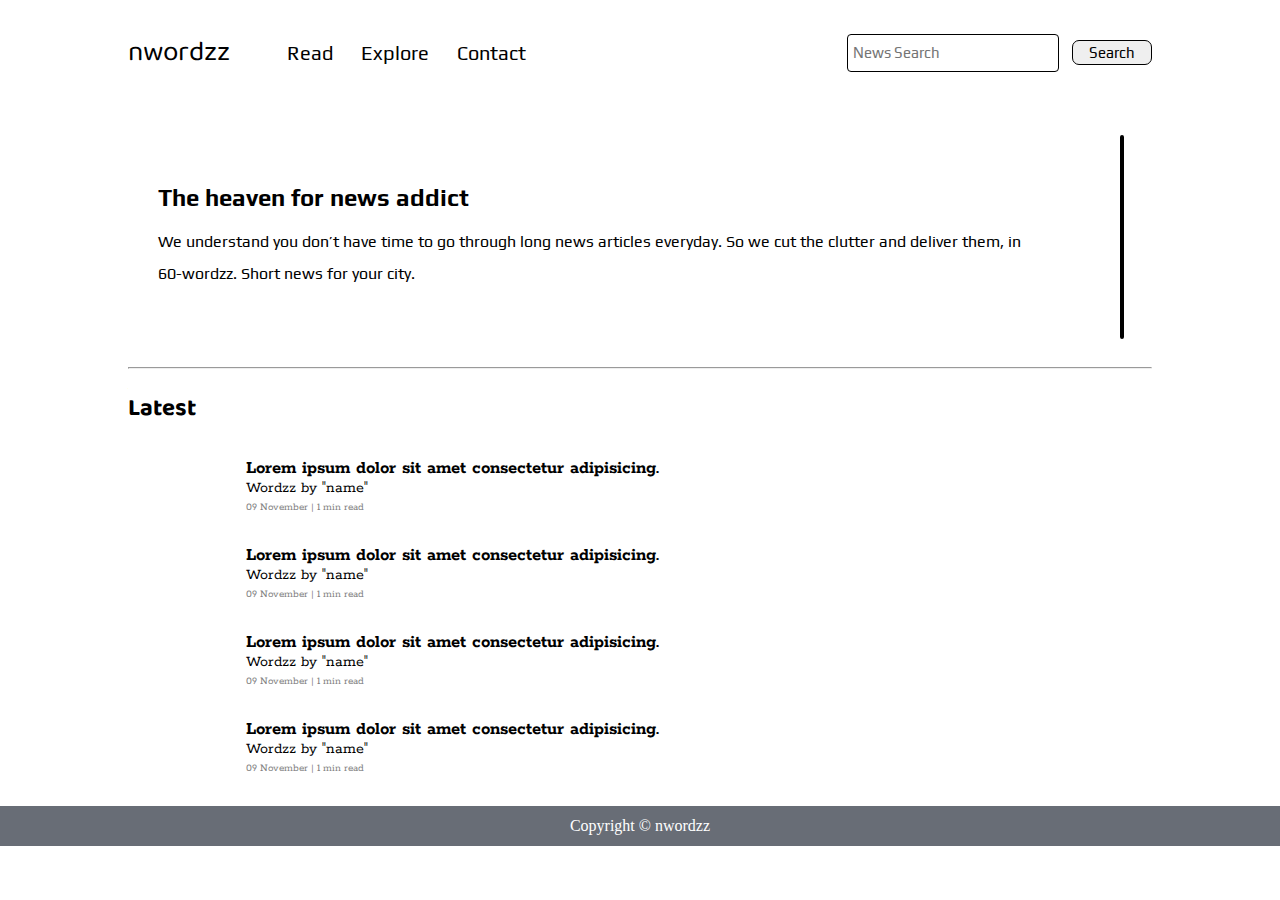
==== index.html @ bec0b279 "search button responsive" ====
<!DOCTYPE html>
<html lang="en">

<head>
    <meta charset="UTF-8">
    <meta name="viewport" content="width=device-width, initial-scale=1.0">
    <link rel="stylesheet" href="css/style.css">
    <link rel="stylesheet" href="css/utils.css">
    <link rel="stylesheet" href="css/mobile.css">
    <title>BLOG</title>
</head>

<body>
    <nav class="navigation max-width-1 m-auto">
        <div class="nav-left">

            <span>nwordzz</span>

            <ul>
                <li> <a href="/read.html">Read</a></li>
                <li> <a href="">Explore</a></li>
                <li> <a href="">Contact</a></li>
            </ul>
        </div>
        <div class="nav-right">
            <form action="/search.html" method="GET">
                <input type="text" class="form-input" name="query" placeholder="News Search">
                <button class="btn">Search</button>
            </form>
        </div>

    </nav>

    <div class="content max-width-1 m-auto">
        <div class="content-left">
            <h2>The heaven for news addict</h2>
            <p>
                We understand you don’t have time to go through long news articles everyday. So we cut the clutter and deliver them, in 60-wordzz. Short news for your city.
            </p>
        </div>


        <div class="content-right">
            <img src="image/readlanding.jpg" alt="">
        </div>

    </div>
    <div class="max-width-1 m-auto my-2">
        <hr>
    </div>

    <div class="home-news max-width-1 m-auto font1 my-2">
        <h2>Latest</h2>
        <div class="news">
            <div class="news-img">
                <img src="image/news1.jpg" alt="">
            </div>
            <div class="news-content font3 ">
                <a href="/read.html">
                    <h3>Lorem ipsum dolor sit amet consectetur adipisicing.</h3>
                </a>
                <div>Wordzz by "name"</div>
                <span>09 November | 1 min read</span>
            </div>


        </div>

        <div class="news">
            <div class="news-img">
                <img src="image/news2.jpg" alt="">
            </div>
            <div class="news-content font3 ">
                <a href="/read.html">
                    <h3>Lorem ipsum dolor sit amet consectetur adipisicing.</h3>
                </a>
                <div>Wordzz by "name"</div>
                <span>09 November | 1 min read</span>
            </div>


        </div>

        <div class="news">
            <div class="news-img">
                <img src="image/news3.jpg" alt="">
            </div>
            <div class="news-content font3 ">
                <a href="/read.html">
                    <h3>Lorem ipsum dolor sit amet consectetur adipisicing.</h3>
                </a>
                <div>Wordzz by "name"</div>
                <span>09 November | 1 min read</span>
            </div>


        </div>

        <div class="news">
            <div class="news-img">
                <img src="image/news4.jpg" alt="">
            </div>
            <div class="news-content font3 ">
                <a href="/read.html">
                    <h3>Lorem ipsum dolor sit amet consectetur adipisicing.</h3>
                </a>
                <div>Wordzz by "name"</div>
                <span>09 November | 1 min read</span>
            </div>


        </div>



    </div>

    <div class="footer  m-auto">
        <p>Copyright &copy nwordzz</p>
    </div>

</body>

</html>
---- css/style.css ----
* {
    margin: 0;
    padding: 0;
}

.navigation {
    font-family: var(--font1);
    margin-top: 30px !important;
    /* height:50px; */
    /* background-color: red; */
    display: flex;
    justify-content: space-between;
    align-items: center;
}

.nav-left {
    font-size: 28px;
    display: flex;
}

.nav-left ul {
    display: flex;
    font-size: 20px;
    align-items: center;
    margin: 0 43px;
}

.nav-left ul li {
    list-style: none;
    margin: 0 14px;
    font-family: var(--font2);
}

.nav-left ul li a {
    text-decoration: none;
    color: black;
}

.nav-left ul li a:hover {
    font-weight: bolder;
    color: var(--main-bg-color);
}

.nav-right .form-input {
    border: 1px solid black;
    height: 30px;
    width: 200px;
}

.nav-right button {
    border: 1px solid black;
    height: 25px;
    width: 80px;
  
}

.content{
    height: 100%;
    display: flex;
    margin-top: 32px !important;
    position: relative;
}

.content::after {
    content: "";
    background-image: url('../image/bgcontent.jpg');
    position: absolute;
    width: 100%;
    height: inherit;
    opacity: 0.15;
    background-position: center;
    border-radius: 15px;
}

.content-left {
    font-family: var(--font2);
    /* width: 50%; */
    display: flex;
    justify-content: center;
    flex-direction: column;
    padding: 30px;
}

.content-left h2 {
    margin-bottom: 15px;
}

.content-left p {
    margin-right: 30px;
    line-height: 2;
}

.content-right {
    /* width: 50%; */
    display: flex;
    justify-content: center;
    align-items: center;
    padding: 28px;
}

.content-right img {
    height: 200px;
    border: 2px solid black;
    border-radius: 200px;
}

.home-news {
    /* background-color: #f6f6f6; */
    padding-top: 20px;
}

.news {
    display: flex;
    margin: 30px;
}

.news img {
    width: 300px;
    border-radius: 10px;
}

.news-content {
    align-self: center;
    padding: 0px 88px;
}

.news-content a {
    text-decoration: none;
    color: black;
}

.news-content span {
    color: grey;
    font-size: 11px;
}

.footer {
    height: 40px;
    background-color: var(--main-bg-color);
    display: flex;
    justify-content: center;
    align-items: center;
    color: white;
}
---- css/utils.css ----
@import url('https://fonts.googleapis.com/css2?family=Baloo+2:wght@600&family=Play&display=swap');
@import url('https://fonts.googleapis.com/css2?family=Rokkitt&display=swap');




 :root {
    --main-bg-color: #686d76;
    --font1: 'Baloo 2', cursive;
    --font2: 'Play', sans-serif;
    --font3: 'Rokkitt', serif;
  }
 
  .font1{
      font-family: 'Baloo 2', cursive;

  }
  .font2{
      font-family: 'Play', sans-serif;

  }
  .font3{
    font-family:'Rokkitt', serif;

}



 .max-width-1{
     max-width: 80vw;
 }

 .max-width-2{
     max-width: 70vw;
 }

 .m-auto{
     margin: auto;
 }

 .btn{
    padding :0px 5px;
    font-size: 15px;
    border:2px solid black;
    border-radius: 7px;
    font-family: var(--font2);
    cursor :pointer;
    outline-style: none;
    transition:  all 0.3s ease-in-out;
}

.btn:hover{
    color: white;
    background-color: var(--main-bg-color);
}

.form-input{
    padding :3px 5px;
    font-size: 15px;
    border:2px solid black;
    border-radius: 4px;
    margin:0px 10px;
    font-family: var(--font2);
}
---- css/mobile.css ----
@media screen and (max-width:1030px){
    .navigation{
        flex-direction: column;
        margin-bottom: 30px;
    }
    .nav-left{
        flex-direction: column;
        text-align: center;
    }

    .nav-left ul{
        margin: 30px;
    }

   .content{
       flex-direction: column-reverse;
   }

   .content-right img{
       height: 140px;
   }

   .news{
       flex-direction: column;
       margin: 0px;
   }

   .news-img{
       text-align: center ;
   }

   .news-content{
       padding: 0px;
       margin-top: 10px;
       margin-bottom: 60px;
      
   }

   .read-box{
    flex-direction: column;
   }

    .read-img img{
        height: 240px;
        width: 361px

    }
}
  
   

@media screen and (max-width:393px){
  .nav-right form{
      margin:auto;
  }
  .nav-right form button{
    margin:12px;
}
}
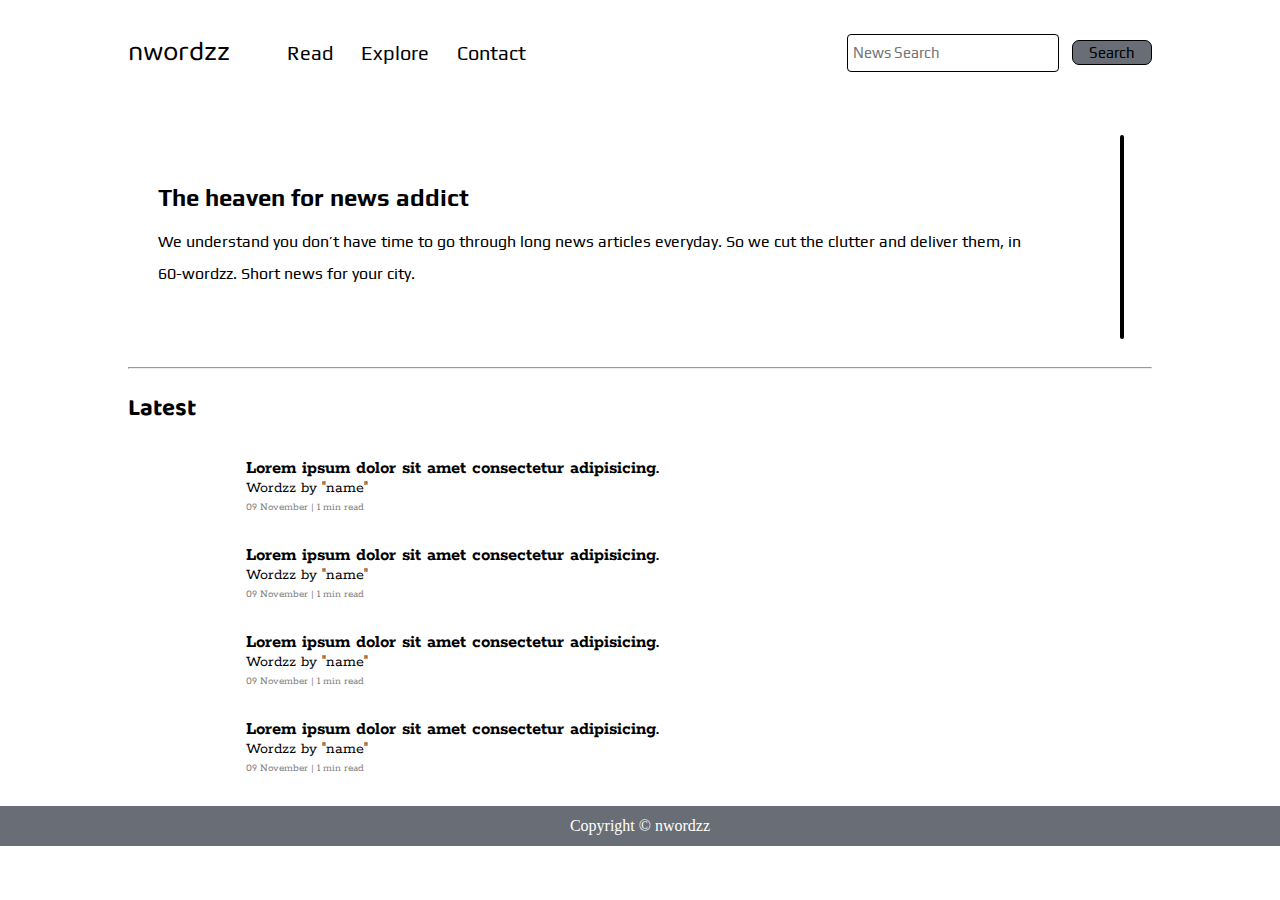
==== commit 5998e537: "explore page" ====
--- a/index.html
+++ b/index.html
@@ -7,6 +7,7 @@
     <link rel="stylesheet" href="css/style.css">
     <link rel="stylesheet" href="css/utils.css">
     <link rel="stylesheet" href="css/mobile.css">
+    <link rel="stylesheet" href="https://use.fontawesome.com/releases/v5.15.1/css/all.css" integrity="sha384-vp86vTRFVJgpjF9jiIGPEEqYqlDwgyBgEF109VFjmqGmIY/Y4HV4d3Gp2irVfcrp" crossorigin="anonymous">
     <title>BLOG</title>
 </head>
 
@@ -14,11 +15,11 @@
     <nav class="navigation max-width-1 m-auto">
         <div class="nav-left">
 
-            <span>nwordzz</span>
+            <span><a href="index.html">nwordzz</a></span>
 
             <ul>
-                <li> <a href="/read.html">Read</a></li>
-                <li> <a href="">Explore</a></li>
+                <li> <a href="read.html">Read</a></li>
+                <li> <a href="explore.html">Explore</a></li>
                 <li> <a href="">Contact</a></li>
             </ul>
         </div>
@@ -56,7 +57,7 @@
                 <img src="image/news1.jpg" alt="">
             </div>
             <div class="news-content font3 ">
-                <a href="/read.html">
+                <a href="read.html">
                     <h3>Lorem ipsum dolor sit amet consectetur adipisicing.</h3>
                 </a>
                 <div>Wordzz by "name"</div>
@@ -71,7 +72,7 @@
                 <img src="image/news2.jpg" alt="">
             </div>
             <div class="news-content font3 ">
-                <a href="/read.html">
+                <a href="newspost.html">
                     <h3>Lorem ipsum dolor sit amet consectetur adipisicing.</h3>
                 </a>
                 <div>Wordzz by "name"</div>
@@ -86,7 +87,7 @@
                 <img src="image/news3.jpg" alt="">
             </div>
             <div class="news-content font3 ">
-                <a href="/read.html">
+                <a href="newspost.html">
                     <h3>Lorem ipsum dolor sit amet consectetur adipisicing.</h3>
                 </a>
                 <div>Wordzz by "name"</div>
@@ -101,7 +102,7 @@
                 <img src="image/news4.jpg" alt="">
             </div>
             <div class="news-content font3 ">
-                <a href="/read.html">
+                <a href="newspost.html">
                     <h3>Lorem ipsum dolor sit amet consectetur adipisicing.</h3>
                 </a>
                 <div>Wordzz by "name"</div>
--- a/css/style.css
+++ b/css/style.css
@@ -16,6 +16,11 @@
 .nav-left {
     font-size: 28px;
     display: flex;
+}
+
+.nav-left span a {
+    text-decoration: none;
+    color: black;
 }
 
 .nav-left ul {
@@ -51,10 +56,10 @@
     border: 1px solid black;
     height: 25px;
     width: 80px;
-  
+    background-color: var(--main-bg-color);
 }
 
-.content{
+.content {
     height: 100%;
     display: flex;
     margin-top: 32px !important;
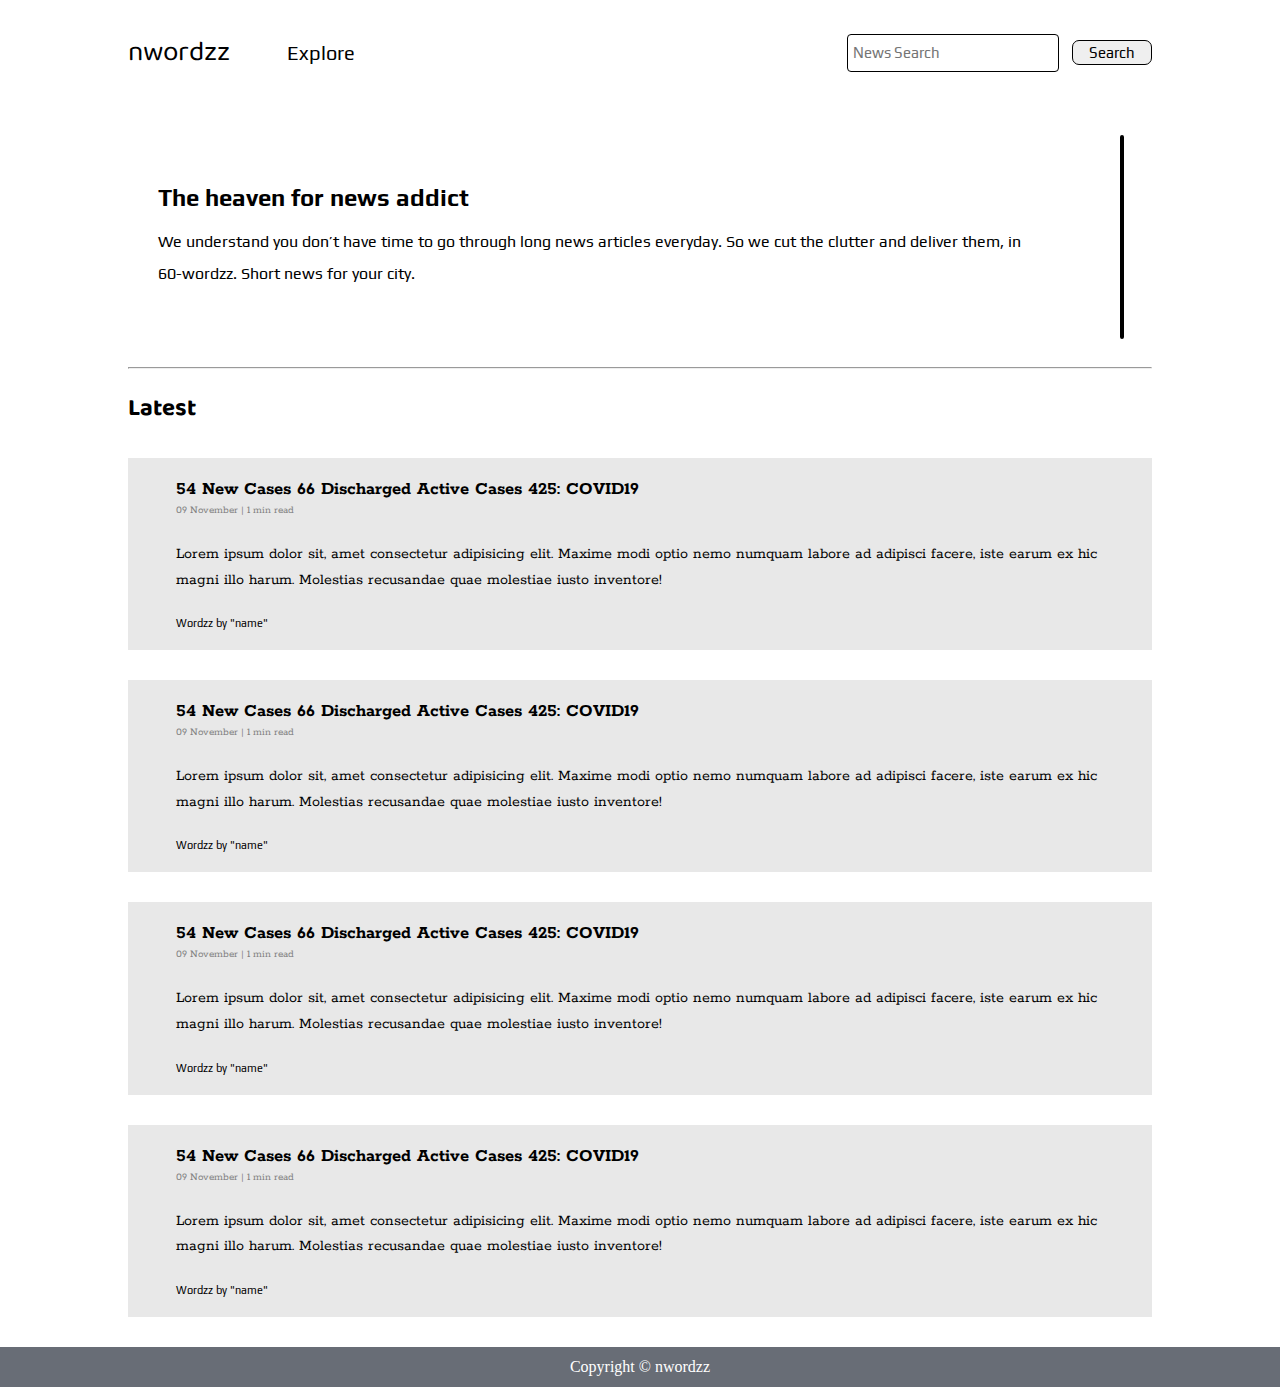
==== commit a0177e3d: "update" ====
--- a/index.html
+++ b/index.html
@@ -7,7 +7,8 @@
     <link rel="stylesheet" href="css/style.css">
     <link rel="stylesheet" href="css/utils.css">
     <link rel="stylesheet" href="css/mobile.css">
-    <link rel="stylesheet" href="https://use.fontawesome.com/releases/v5.15.1/css/all.css" integrity="sha384-vp86vTRFVJgpjF9jiIGPEEqYqlDwgyBgEF109VFjmqGmIY/Y4HV4d3Gp2irVfcrp" crossorigin="anonymous">
+    <link rel="stylesheet" href="https://use.fontawesome.com/releases/v5.15.1/css/all.css"
+        integrity="sha384-vp86vTRFVJgpjF9jiIGPEEqYqlDwgyBgEF109VFjmqGmIY/Y4HV4d3Gp2irVfcrp" crossorigin="anonymous">
     <title>BLOG</title>
 </head>
 
@@ -18,9 +19,7 @@
             <span><a href="index.html">nwordzz</a></span>
 
             <ul>
-                <li> <a href="read.html">Read</a></li>
                 <li> <a href="explore.html">Explore</a></li>
-                <li> <a href="">Contact</a></li>
             </ul>
         </div>
         <div class="nav-right">
@@ -36,7 +35,8 @@
         <div class="content-left">
             <h2>The heaven for news addict</h2>
             <p>
-                We understand you don’t have time to go through long news articles everyday. So we cut the clutter and deliver them, in 60-wordzz. Short news for your city.
+                We understand you don’t have time to go through long news articles everyday. So we cut the clutter and
+                deliver them, in 60-wordzz. Short news for your city.
             </p>
         </div>
 
@@ -57,14 +57,16 @@
                 <img src="image/news1.jpg" alt="">
             </div>
             <div class="news-content font3 ">
-                <a href="read.html">
-                    <h3>Lorem ipsum dolor sit amet consectetur adipisicing.</h3>
+                <a href="https://twitter.com/allaboutbelgaum/status/1326873622028324865">
+                    <h3>54 New Cases 66 Discharged Active Cases 425: COVID19</h3>
                 </a>
-                <div>Wordzz by "name"</div>
+
                 <span>09 November | 1 min read</span>
+                <p>Lorem ipsum dolor sit, amet consectetur adipisicing elit. Maxime modi optio nemo numquam labore ad
+                    adipisci facere, iste earum ex hic magni illo harum. Molestias recusandae quae molestiae iusto
+                    inventore!</p>
+                <div class="writer-name">Wordzz by "name"</div>
             </div>
-
-
         </div>
 
         <div class="news">
@@ -72,14 +74,16 @@
                 <img src="image/news2.jpg" alt="">
             </div>
             <div class="news-content font3 ">
-                <a href="newspost.html">
-                    <h3>Lorem ipsum dolor sit amet consectetur adipisicing.</h3>
+                <a href="https://twitter.com/allaboutbelgaum/status/1326873622028324865">
+                    <h3>54 New Cases 66 Discharged Active Cases 425: COVID19</h3>
                 </a>
-                <div>Wordzz by "name"</div>
+
                 <span>09 November | 1 min read</span>
+                <p>Lorem ipsum dolor sit, amet consectetur adipisicing elit. Maxime modi optio nemo numquam labore ad
+                    adipisci facere, iste earum ex hic magni illo harum. Molestias recusandae quae molestiae iusto
+                    inventore!</p>
+                <div class="writer-name">Wordzz by "name"</div>
             </div>
-
-
         </div>
 
         <div class="news">
@@ -87,14 +91,16 @@
                 <img src="image/news3.jpg" alt="">
             </div>
             <div class="news-content font3 ">
-                <a href="newspost.html">
-                    <h3>Lorem ipsum dolor sit amet consectetur adipisicing.</h3>
+                <a href="https://twitter.com/allaboutbelgaum/status/1326873622028324865">
+                    <h3>54 New Cases 66 Discharged Active Cases 425: COVID19</h3>
                 </a>
-                <div>Wordzz by "name"</div>
+
                 <span>09 November | 1 min read</span>
+                <p>Lorem ipsum dolor sit, amet consectetur adipisicing elit. Maxime modi optio nemo numquam labore ad
+                    adipisci facere, iste earum ex hic magni illo harum. Molestias recusandae quae molestiae iusto
+                    inventore!</p>
+                <div class="writer-name">Wordzz by "name"</div>
             </div>
-
-
         </div>
 
         <div class="news">
@@ -102,15 +108,23 @@
                 <img src="image/news4.jpg" alt="">
             </div>
             <div class="news-content font3 ">
-                <a href="newspost.html">
-                    <h3>Lorem ipsum dolor sit amet consectetur adipisicing.</h3>
+                <a href="https://twitter.com/allaboutbelgaum/status/1326873622028324865">
+                    <h3>54 New Cases 66 Discharged Active Cases 425: COVID19</h3>
                 </a>
-                <div>Wordzz by "name"</div>
+
                 <span>09 November | 1 min read</span>
+                <p>Lorem ipsum dolor sit, amet consectetur adipisicing elit. Maxime modi optio nemo numquam labore ad
+                    adipisci facere, iste earum ex hic magni illo harum. Molestias recusandae quae molestiae iusto
+                    inventore!</p>
+                <div class="writer-name">Wordzz by "name"</div>
             </div>
+        </div>
 
 
-        </div>
+
+
+
+
 
 
 
--- a/css/style.css
+++ b/css/style.css
@@ -56,7 +56,7 @@
     border: 1px solid black;
     height: 25px;
     width: 80px;
-    background-color: var(--main-bg-color);
+  
 }
 
 .content {
@@ -79,7 +79,7 @@
 
 .content-left {
     font-family: var(--font2);
-    /* width: 50%; */
+    
     display: flex;
     justify-content: center;
     flex-direction: column;
@@ -96,7 +96,7 @@
 }
 
 .content-right {
-    /* width: 50%; */
+  
     display: flex;
     justify-content: center;
     align-items: center;
@@ -110,13 +110,17 @@
 }
 
 .home-news {
-    /* background-color: #f6f6f6; */
+  
     padding-top: 20px;
 }
 
 .news {
     display: flex;
-    margin: 30px;
+    margin: 30px 0;
+    background: #e8e8e8;
+    padding: 21px 12px;
+    
+  
 }
 
 .news img {
@@ -125,8 +129,8 @@
 }
 
 .news-content {
-    align-self: center;
-    padding: 0px 88px;
+  
+    padding: 0px 36px;
 }
 
 .news-content a {
@@ -134,9 +138,20 @@
     color: black;
 }
 
+.news-content .writer-name{
+    font-family: var(--font2);
+    font-size: 11px;
+}
+
 .news-content span {
     color: grey;
     font-size: 11px;
+}
+
+.news-content p{
+    padding: 24px 0;
+    line-height: 1.6;
+
 }
 
 .footer {
--- a/css/mobile.css
+++ b/css/mobile.css
@@ -22,7 +22,7 @@
 
    .news{
        flex-direction: column;
-       margin: 0px;
+       margin: 34px 0;
    }
 
    .news-img{
@@ -32,7 +32,6 @@
    .news-content{
        padding: 0px;
        margin-top: 10px;
-       margin-bottom: 60px;
       
    }
 
@@ -57,3 +56,11 @@
     margin:12px;
 }
 }
+
+
+
+@media screen and (max-width:440px){
+    .news img{
+        width:260px
+    }
+  }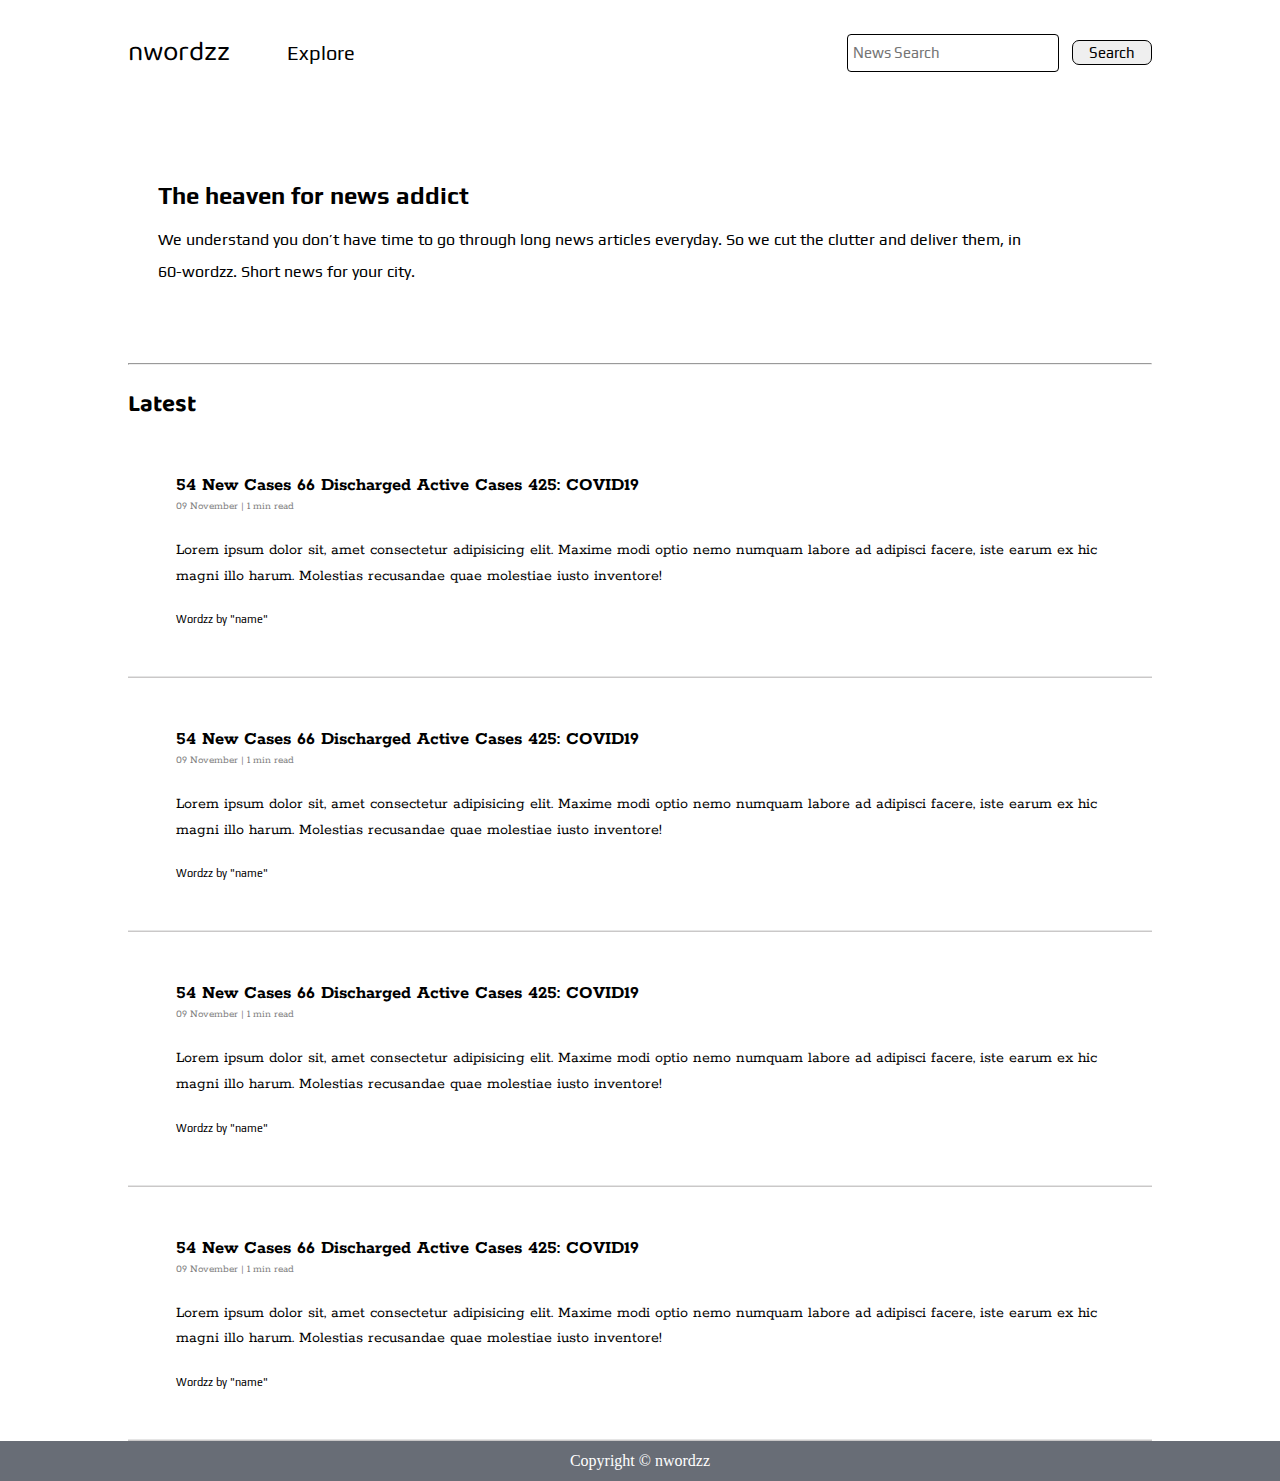
==== commit 7ba5eef6: "update 15 nov" ====
--- a/index.html
+++ b/index.html
@@ -69,6 +69,9 @@
             </div>
         </div>
 
+      <hr class="style-six">
+     
+
         <div class="news">
             <div class="news-img">
                 <img src="image/news2.jpg" alt="">
@@ -85,7 +88,7 @@
                 <div class="writer-name">Wordzz by "name"</div>
             </div>
         </div>
-
+        <hr class="style-six">
         <div class="news">
             <div class="news-img">
                 <img src="image/news3.jpg" alt="">
@@ -103,6 +106,8 @@
             </div>
         </div>
 
+        <hr class="style-six">
+
         <div class="news">
             <div class="news-img">
                 <img src="image/news4.jpg" alt="">
@@ -119,7 +124,8 @@
                 <div class="writer-name">Wordzz by "name"</div>
             </div>
         </div>
-
+      
+        <hr class="style-six">
 
 
 
--- a/css/style.css
+++ b/css/style.css
@@ -105,7 +105,7 @@
 
 .content-right img {
     height: 200px;
-    border: 2px solid black;
+    /* border: 2px solid black; */
     border-radius: 200px;
 }
 
@@ -117,7 +117,7 @@
 .news {
     display: flex;
     margin: 30px 0;
-    background: #e8e8e8;
+    background: #fff;
     padding: 21px 12px;
     
   
@@ -125,7 +125,7 @@
 
 .news img {
     width: 300px;
-    border-radius: 10px;
+    border-radius: 2px;
 }
 
 .news-content {
@@ -161,4 +161,13 @@
     justify-content: center;
     align-items: center;
     color: white;
+}
+
+
+
+.style-six {
+    border: 0;
+    height: 0;
+    border-top: 1px solid rgba(0, 0, 0, 0.1);
+    border-bottom: 1px solid rgba(82, 77, 77, 0.3);
 }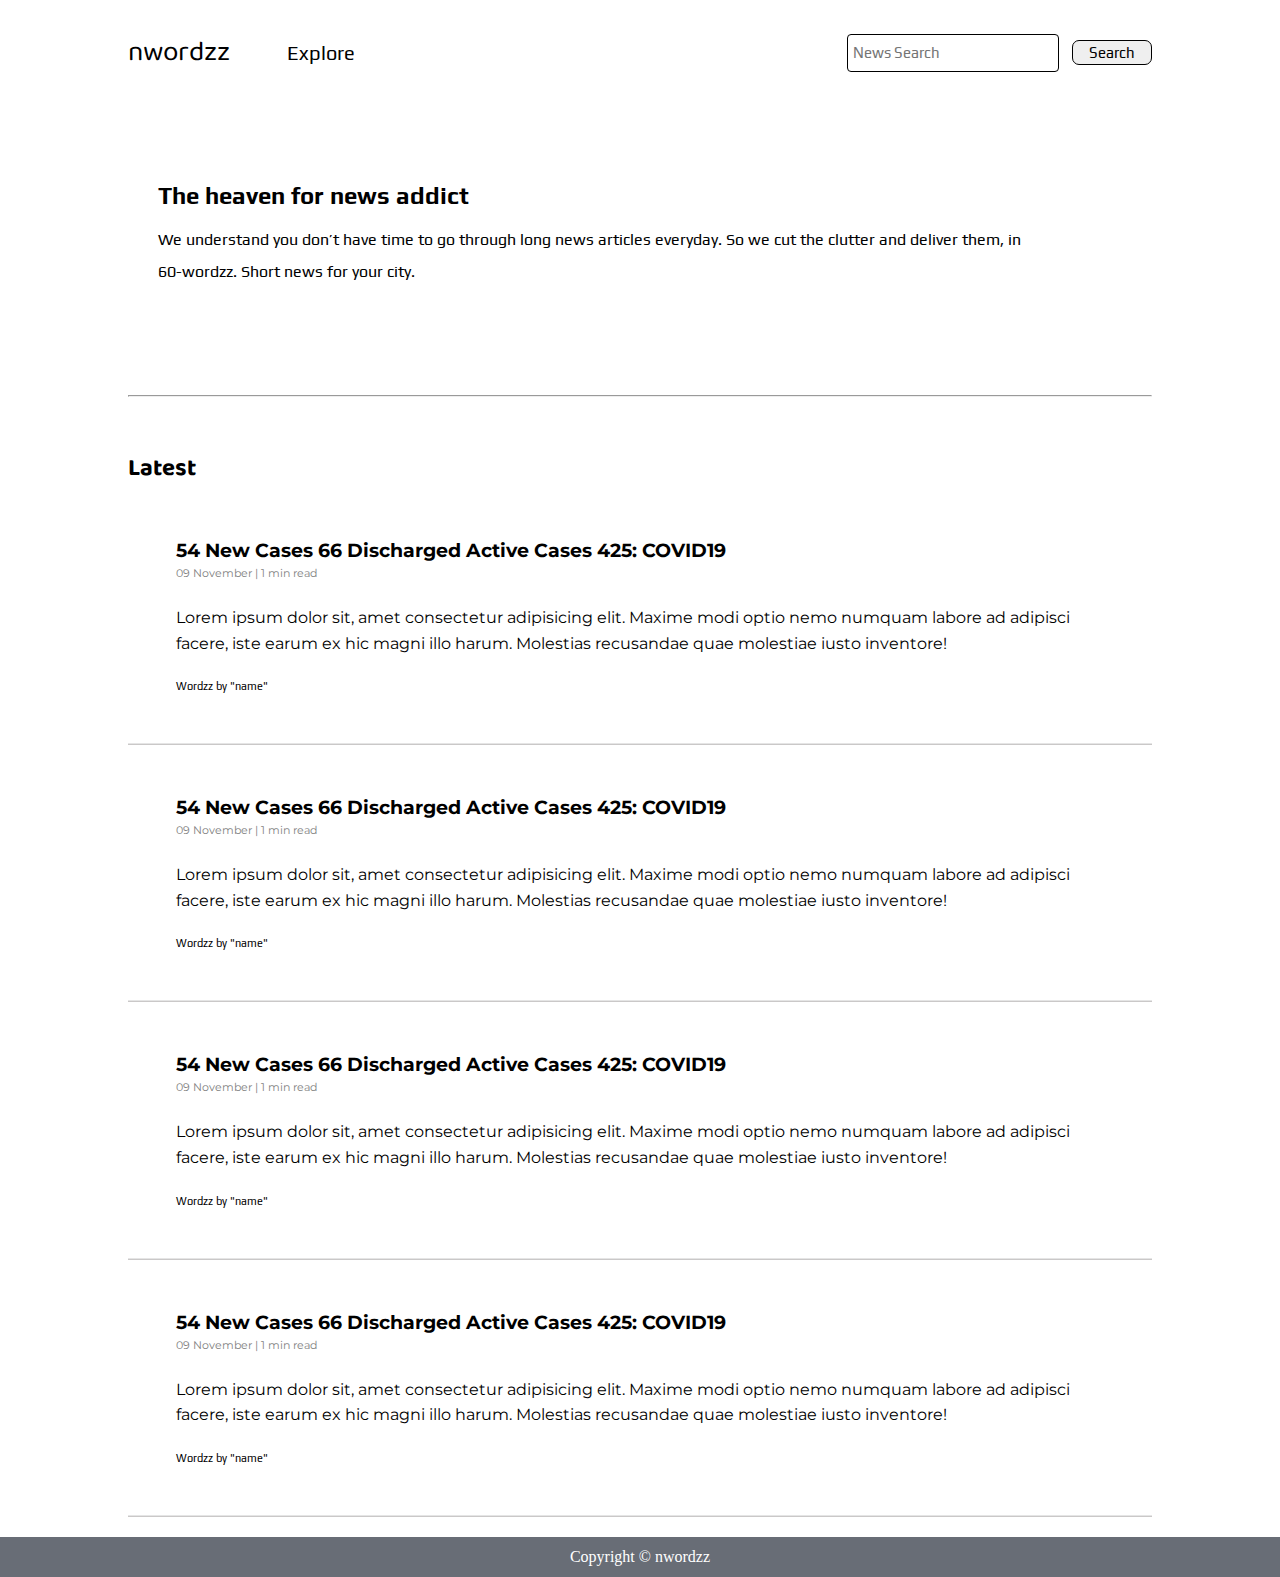
==== commit fbb53439: "explore page update" ====
--- a/index.html
+++ b/index.html
@@ -13,7 +13,7 @@
 </head>
 
 <body>
-    <nav class="navigation max-width-1 m-auto">
+    <nav class="navigation max-width-1 m-auto ">
         <div class="nav-left">
 
             <span><a href="index.html">nwordzz</a></span>
--- a/css/utils.css
+++ b/css/utils.css
@@ -1,5 +1,6 @@
 @import url('https://fonts.googleapis.com/css2?family=Baloo+2:wght@600&family=Play&display=swap');
-@import url('https://fonts.googleapis.com/css2?family=Rokkitt&display=swap');
+@import url('https://fonts.googleapis.com/css2?family=Montserrat&display=swap');
+
 
 
 
@@ -8,7 +9,7 @@
     --main-bg-color: #686d76;
     --font1: 'Baloo 2', cursive;
     --font2: 'Play', sans-serif;
-    --font3: 'Rokkitt', serif;
+    --font3: 'Montserrat', sans-serif;
   }
  
   .font1{
@@ -20,7 +21,7 @@
 
   }
   .font3{
-    font-family:'Rokkitt', serif;
+    font-family: 'Montserrat', sans-serif;
 
 }
 
@@ -33,11 +34,20 @@
  .max-width-2{
      max-width: 70vw;
  }
+ 
+ .max-width-3{
+     max-width: 90vw;
+ }
+
 
  .m-auto{
      margin: auto;
  }
 
+ .my-2{
+     margin-top: 32px;
+     margin-bottom: 20px;
+ }
  .btn{
     padding :0px 5px;
     font-size: 15px;
--- a/css/mobile.css
+++ b/css/mobile.css
@@ -44,9 +44,6 @@
         width: 361px
 
     }
-}
-  
-   
 
 @media screen and (max-width:393px){
   .nav-right form{
@@ -63,4 +60,5 @@
     .news img{
         width:260px
     }
-  }+  }
+}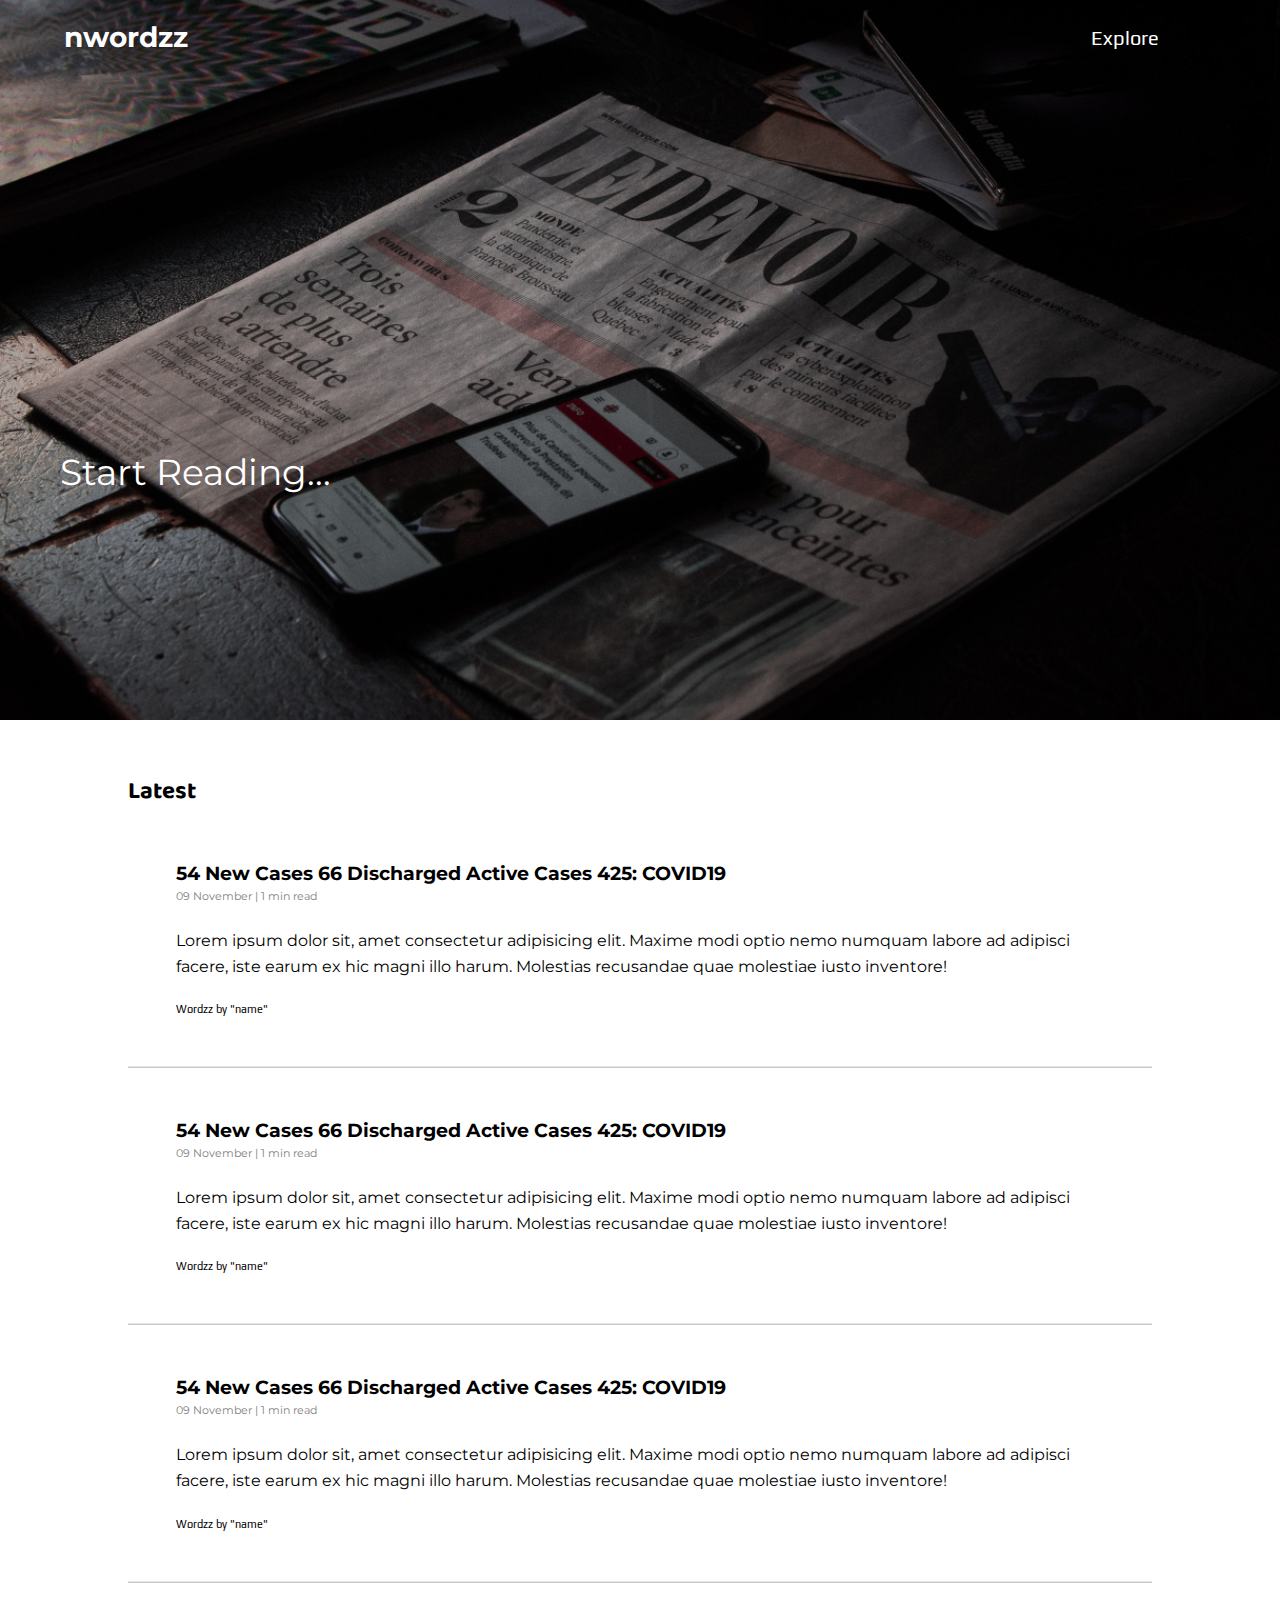
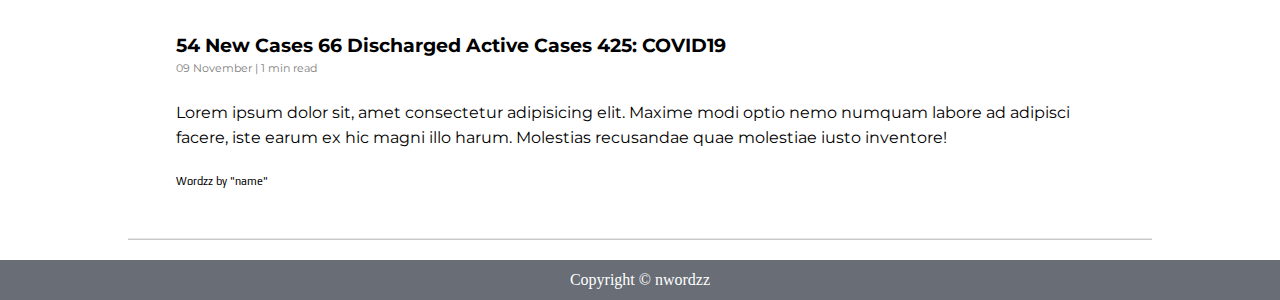
==== commit 6d55d448: "Merge pull request #8 from rakshitnayak/new" ====
--- a/index.html
+++ b/index.html
@@ -4,51 +4,45 @@
 <head>
     <meta charset="UTF-8">
     <meta name="viewport" content="width=device-width, initial-scale=1.0">
+    <title>nwordzz</title>
     <link rel="stylesheet" href="css/style.css">
+    <link rel="stylesheet" href="css/mobile.css">
     <link rel="stylesheet" href="css/utils.css">
-    <link rel="stylesheet" href="css/mobile.css">
+
+    <!-- font awesome -->
     <link rel="stylesheet" href="https://use.fontawesome.com/releases/v5.15.1/css/all.css"
         integrity="sha384-vp86vTRFVJgpjF9jiIGPEEqYqlDwgyBgEF109VFjmqGmIY/Y4HV4d3Gp2irVfcrp" crossorigin="anonymous">
-    <title>BLOG</title>
 </head>
 
 <body>
-    <nav class="navigation max-width-1 m-auto ">
-        <div class="nav-left">
 
-            <span><a href="index.html">nwordzz</a></span>
+    <section class="main-banner">
 
-            <ul>
-                <li> <a href="explore.html">Explore</a></li>
-            </ul>
-        </div>
-        <div class="nav-right">
-            <form action="/search.html" method="GET">
-                <input type="text" class="form-input" name="query" placeholder="News Search">
-                <button class="btn">Search</button>
-            </form>
+        <nav class="navigation max-width-3 m-auto explore-nav">
+            <div class="nav-left">
+
+                <span><a href="index.html">nwordzz</a></span>
+
+            </div>
+            <div class="nav-right">
+                <ul>
+                    <li> <a href="explore.html">Explore</a></li>
+                </ul>
+
+                <div class="btn-explore"><i class="fas fa-search"></i></div>
+
+            </div>
+
+        </nav>
+
+        <div class="banner-text">
+
+           <h3>Start Reading...</h3>
         </div>
 
-    </nav>
-
-    <div class="content max-width-1 m-auto">
-        <div class="content-left">
-            <h2>The heaven for news addict</h2>
-            <p>
-                We understand you don’t have time to go through long news articles everyday. So we cut the clutter and
-                deliver them, in 60-wordzz. Short news for your city.
-            </p>
-        </div>
+    </section>
 
 
-        <div class="content-right">
-            <img src="image/readlanding.jpg" alt="">
-        </div>
-
-    </div>
-    <div class="max-width-1 m-auto my-2">
-        <hr>
-    </div>
 
     <div class="home-news max-width-1 m-auto font1 my-2">
         <h2>Latest</h2>
@@ -69,8 +63,8 @@
             </div>
         </div>
 
-      <hr class="style-six">
-     
+        <hr class="style-six">
+
 
         <div class="news">
             <div class="news-img">
@@ -124,15 +118,8 @@
                 <div class="writer-name">Wordzz by "name"</div>
             </div>
         </div>
-      
+
         <hr class="style-six">
-
-
-
-
-
-
-
 
     </div>
 
--- a/css/style.css
+++ b/css/style.css
@@ -3,112 +3,101 @@
     padding: 0;
 }
 
+/* nav section */
+.main-banner {
+    background-image: url('../image/bgcontent.jpg');
+    background-position: center;
+    background-size: cover;
+    height: 80vh;
+
+}
+
 .navigation {
-    font-family: var(--font1);
-    margin-top: 30px !important;
-    /* height:50px; */
-    /* background-color: red; */
     display: flex;
     justify-content: space-between;
+    font-family: var(--font3);
     align-items: center;
+    padding-top: 20px
 }
 
 .nav-left {
-    font-size: 28px;
+   
     display: flex;
 }
 
 .nav-left span a {
     text-decoration: none;
-    color: black;
+    font-size: 28px;
+    font-style: normal;
+    font-weight: bold;
+    color: #fff;
 }
 
-.nav-left ul {
+.nav-right {
+
+    display: flex;
+    align-items: center;
+    
+}
+
+.nav-right ul {
     display: flex;
     font-size: 20px;
     align-items: center;
     margin: 0 43px;
 }
 
-.nav-left ul li {
+.nav-right ul li {
     list-style: none;
     margin: 0 14px;
     font-family: var(--font2);
 }
 
-.nav-left ul li a {
+.nav-right ul li a {
     text-decoration: none;
-    color: black;
+    color: #fff;
 }
 
-.nav-left ul li a:hover {
-    font-weight: bolder;
-    color: var(--main-bg-color);
+.btn-explore {
+    color: #fff;
+    
 }
 
-.nav-right .form-input {
-    border: 1px solid black;
-    height: 30px;
-    width: 200px;
+
+
+.banner-text h3{
+    color: #fff;
+    font-family: var(--font3);
+    font-weight: normal;
+    font-size: 36px ;
+    position: absolute;
+    top: 450px;
+    left: 60px;
+ 
+   
 }
 
-.nav-right button {
-    border: 1px solid black;
-    height: 25px;
-    width: 80px;
-  
-}
 
-.content {
-    height: 100%;
-    display: flex;
-    margin-top: 32px !important;
-    position: relative;
-}
 
-.content::after {
-    content: "";
-    background-image: url('../image/bgcontent.jpg');
-    position: absolute;
-    width: 100%;
-    height: inherit;
-    opacity: 0.15;
-    background-position: center;
-    border-radius: 15px;
-}
 
-.content-left {
-    font-family: var(--font2);
-    
-    display: flex;
-    justify-content: center;
-    flex-direction: column;
-    padding: 30px;
-}
 
-.content-left h2 {
-    margin-bottom: 15px;
-}
 
-.content-left p {
-    margin-right: 30px;
-    line-height: 2;
-}
 
-.content-right {
-  
-    display: flex;
-    justify-content: center;
-    align-items: center;
-    padding: 28px;
-}
 
-.content-right img {
-    height: 200px;
-    /* border: 2px solid black; */
-    border-radius: 200px;
-}
 
+
+
+
+
+
+
+
+
+
+
+
+
+/* latest news section */
 .home-news {
   
     padding-top: 20px;
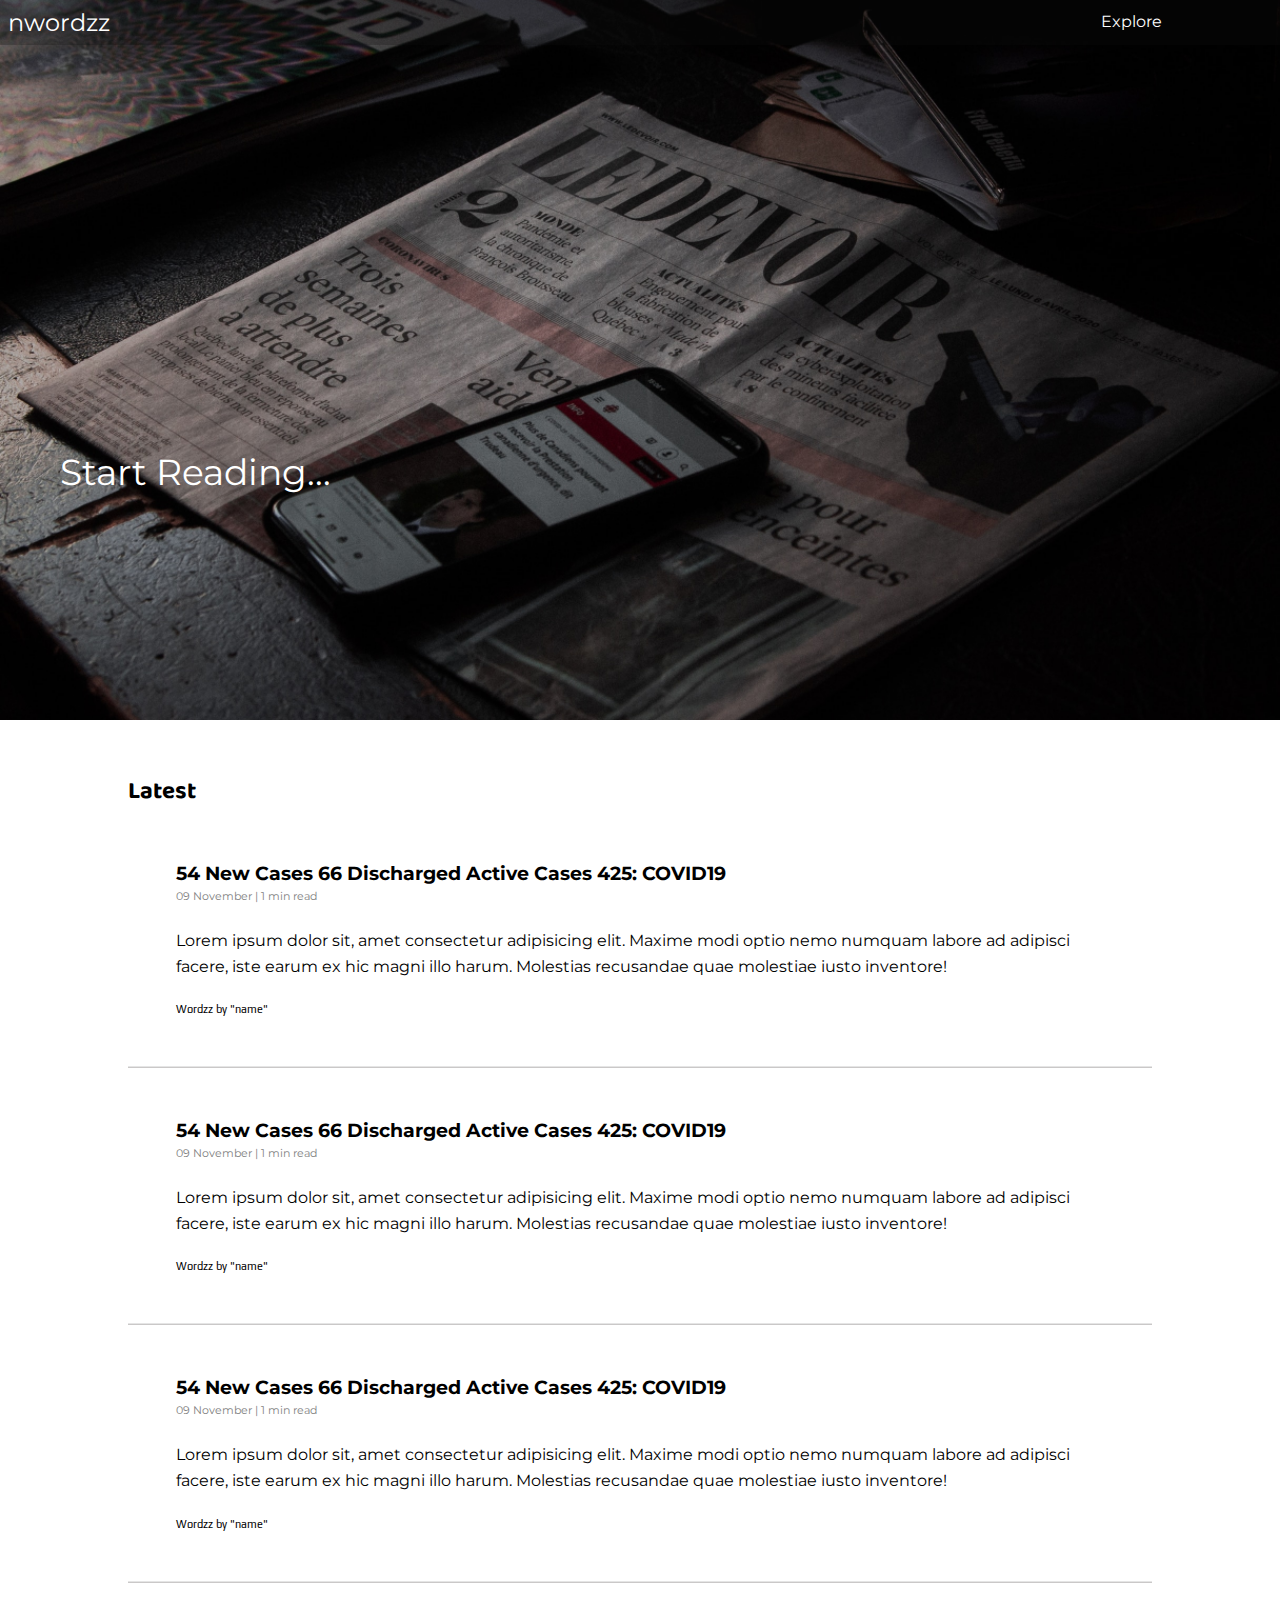
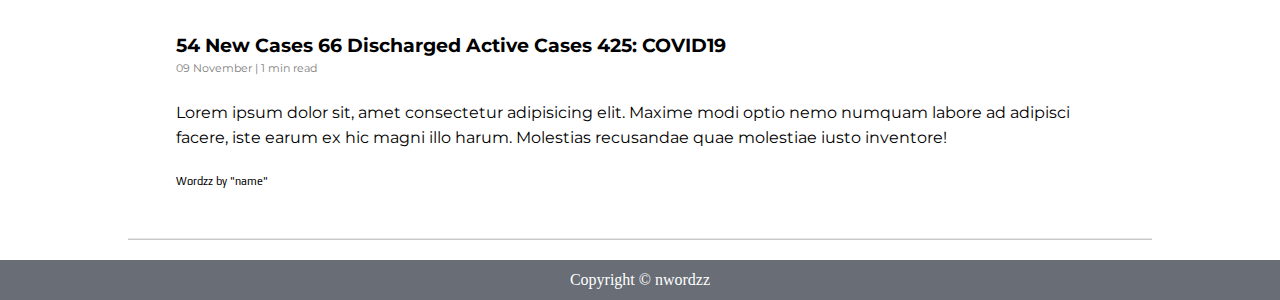
==== commit 610673bd: "update navbar hamburger" ====
--- a/index.html
+++ b/index.html
@@ -18,26 +18,33 @@
 
     <section class="main-banner">
 
-        <nav class="navigation max-width-3 m-auto explore-nav">
-            <div class="nav-left">
+        <nav class="navbar m-auto">
 
-                <span><a href="index.html">nwordzz</a></span>
-
+           
+            <div class="brand-title">nwordzz</div>
+            <a href="#" class="toggle-button">
+              <span class="bar"></span>
+              <span class="bar"></span>
+              <span class="bar"></span>
+            </a>
+            
+            <div class="navbar-links ">
+                <ul>
+                  <li><a href="explore.html">Explore</a></li>
+               </ul>
+           
             </div>
-            <div class="nav-right">
-                <ul>
-                    <li> <a href="explore.html">Explore</a></li>
-                </ul>
-
-                <div class="btn-explore"><i class="fas fa-search"></i></div>
-
-            </div>
-
-        </nav>
+            <div class="btn-explore"><i class="fas fa-search"></i></div>
+            
+           
+          </nav>
 
         <div class="banner-text">
 
-           <h3>Start Reading...</h3>
+           <h3>Start Reading... </h3>
+           <div class="mobile-downarrow">
+           <i class="fas  fa-chevron-down"></i>
+        </div>
         </div>
 
     </section>
@@ -127,6 +134,7 @@
         <p>Copyright &copy nwordzz</p>
     </div>
 
+    <script src="js/script.js"></script>
 </body>
 
 </html>--- a/css/style.css
+++ b/css/style.css
@@ -1,6 +1,7 @@
 * {
     margin: 0;
     padding: 0;
+
 }
 
 /* nav section */
@@ -8,60 +9,84 @@
     background-image: url('../image/bgcontent.jpg');
     background-position: center;
     background-size: cover;
-    height: 80vh;
+    height:80vh;
 
 }
 
-.navigation {
+.navbar {
     display: flex;
+    position: relative;
     justify-content: space-between;
+    align-items: center;
+    background-color: rgba(15, 14, 14, 0.26);
+    color: #fff;
+    font-style: normal;
+    font-weight: normal;
     font-family: var(--font3);
-    align-items: center;
-    padding-top: 20px
-}
-
-.nav-left {
-   
-    display: flex;
-}
-
-.nav-left span a {
-    text-decoration: none;
-    font-size: 28px;
-    font-style: normal;
-    font-weight: bold;
-    color: #fff;
-}
-
-.nav-right {
-
-    display: flex;
-    align-items: center;
     
 }
 
-.nav-right ul {
-    display: flex;
-    font-size: 20px;
-    align-items: center;
-    margin: 0 43px;
+.brand-title {
+    font-size: 1.5rem;
+    margin: .5rem;
 }
 
-.nav-right ul li {
-    list-style: none;
-    margin: 0 14px;
-    font-family: var(--font2);
+.navbar-links {
+    height: 100%;
 }
 
-.nav-right ul li a {
-    text-decoration: none;
-    color: #fff;
+.navbar-links ul {
+    display: flex;
+    margin: 0;
+    padding: 0;
 }
 
-.btn-explore {
-    color: #fff;
-    
+.navbar-links li {
+    list-style: none;
 }
+
+.navbar-links li a {
+    display: block;
+    text-decoration: none;
+    color: white;
+    padding: 1rem;
+}
+
+.navbar-links li:hover {
+   text-decoration: underline;
+}
+
+.btn-explore{
+    position: absolute;
+    right: 8%;
+    top: 30%;
+}
+
+.toggle-button {
+    position: absolute;
+    top: .75rem;
+    left: 1rem;
+    display: none;
+    flex-direction: column;
+    justify-content: space-between;
+    width: 30px;
+    height: 21px;
+}
+
+.toggle-button .bar {
+    height: 3px;
+    width: 100%;
+    background-color: white;
+    border-radius: 10px;
+}
+
+
+
+
+
+
+
+
 
 
 
@@ -77,6 +102,14 @@
    
 }
 
+
+.mobile-downarrow{
+    color:#fff;
+    position: absolute;
+    top: 74%;
+    left: 50%;
+
+}
 
 
 
--- a/css/mobile.css
+++ b/css/mobile.css
@@ -1,26 +1,42 @@
-@media screen and (max-width:1030px){
-    .navigation{
+/* navbar responsive */
+@media (max-width: 800px) {
+    .navbar {
         flex-direction: column;
-        margin-bottom: 30px;
+        align-items:center;
     }
-    .nav-left{
+
+    .toggle-button {
+        display: flex;
+    }
+
+    .navbar-links {
+        display: none;
+        width: 100%;
+    }
+
+    .navbar-links ul {
+        width: 100%;
         flex-direction: column;
+    }
+
+    .navbar-links ul li {
         text-align: center;
     }
 
-    .nav-left ul{
-        margin: 30px;
+    .navbar-links ul li a {
+        padding: .5rem 1rem;
     }
 
-   .content{
-       flex-direction: column-reverse;
-   }
+    .navbar-links.active {
+        display: flex;
+    }
+}
 
-   .content-right img{
-       height: 140px;
-   }
 
-   .news{
+
+@media screen and (max-width:1030px){
+    
+    .news{
        flex-direction: column;
        margin: 34px 0;
    }
@@ -44,15 +60,17 @@
         width: 361px
 
     }
+   
+    .banner-text h3{
+        display: none;
 
-@media screen and (max-width:393px){
-  .nav-right form{
-      margin:auto;
-  }
-  .nav-right form button{
-    margin:12px;
-}
-}
+    }
+    
+} 
+    
+
+
+
 
 
 
@@ -60,5 +78,25 @@
     .news img{
         width:260px
     }
-  }
+  
+}
+
+
+@media screen and (min-width:1024px){
+    .mobile-downarrow{
+        display: none;
+    }
+}
+
+@media (min-width: 800px) {
+    .btn-explore {
+        position: absolute;
+        right: 3%;
+        top: 30%;
+    }
+   .navbar-links{
+    position: absolute;
+    right: 8%;
+    top: -9%;
+   }
 }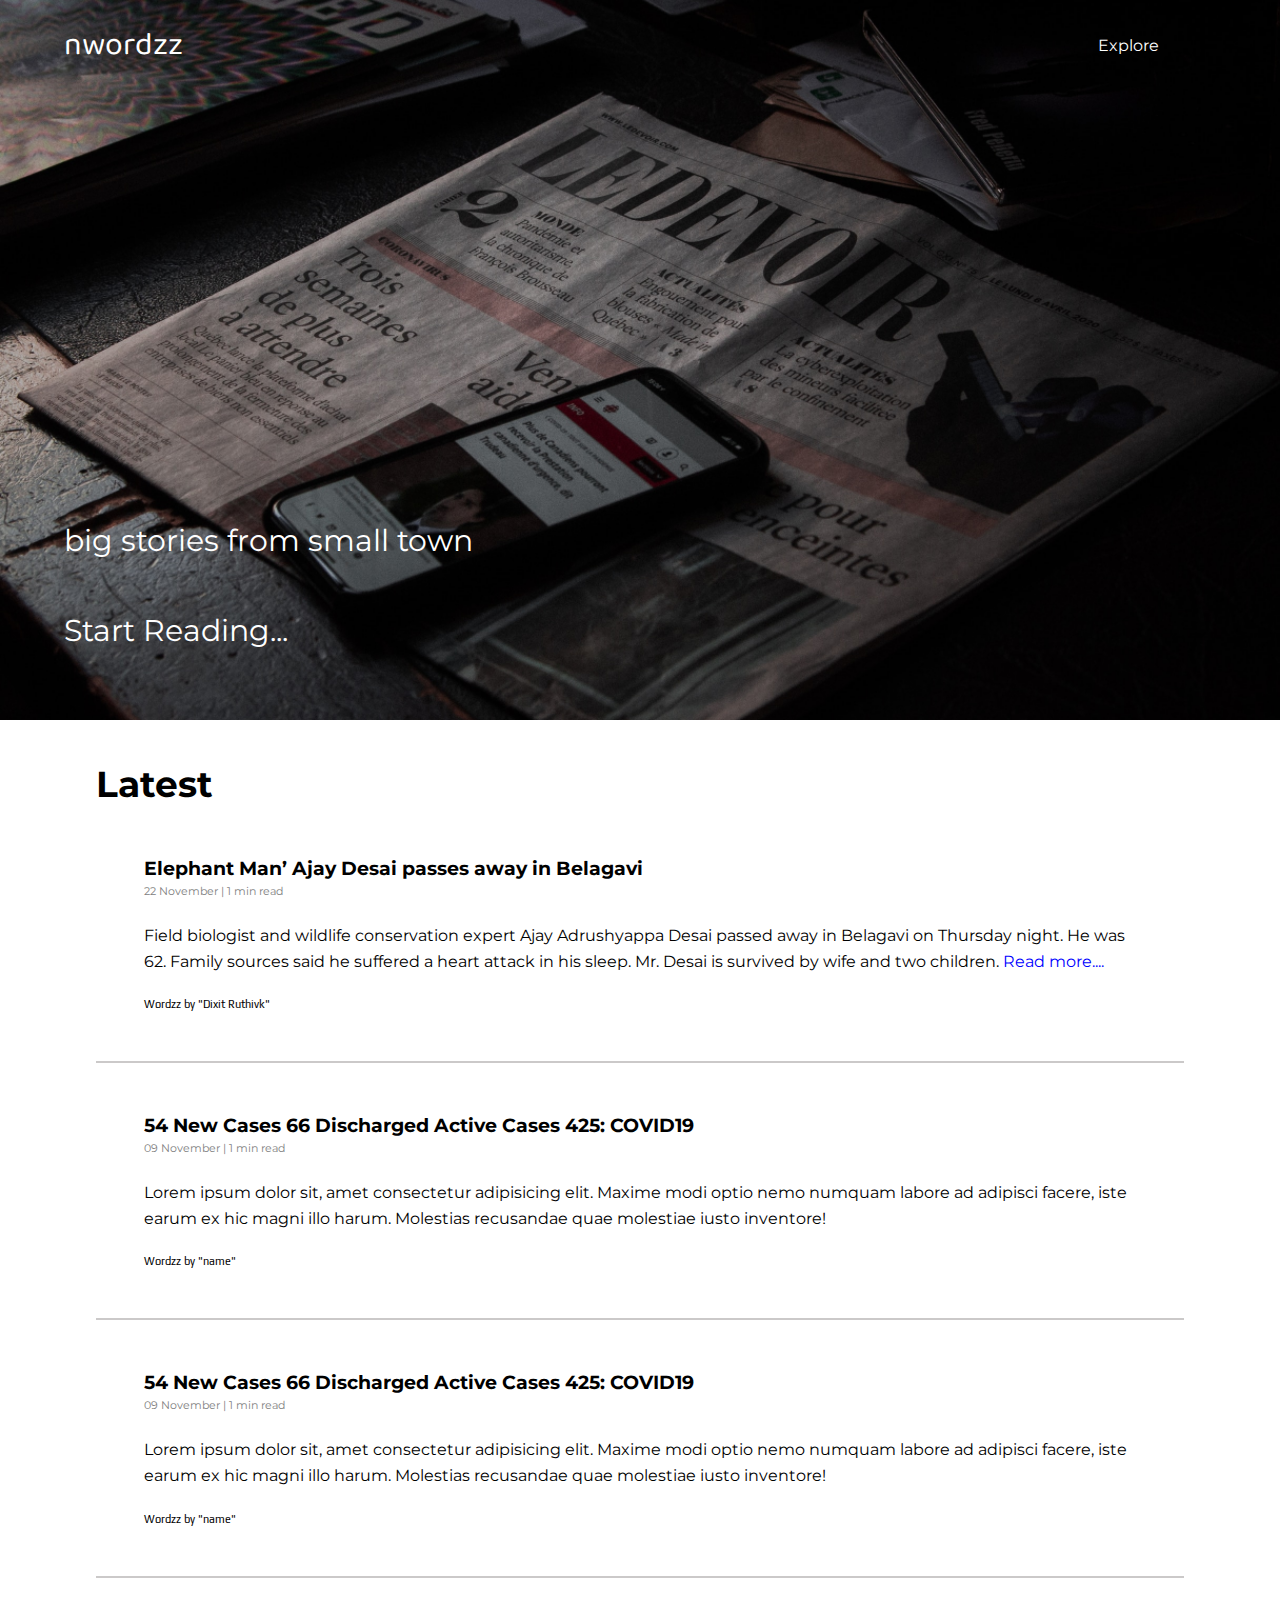
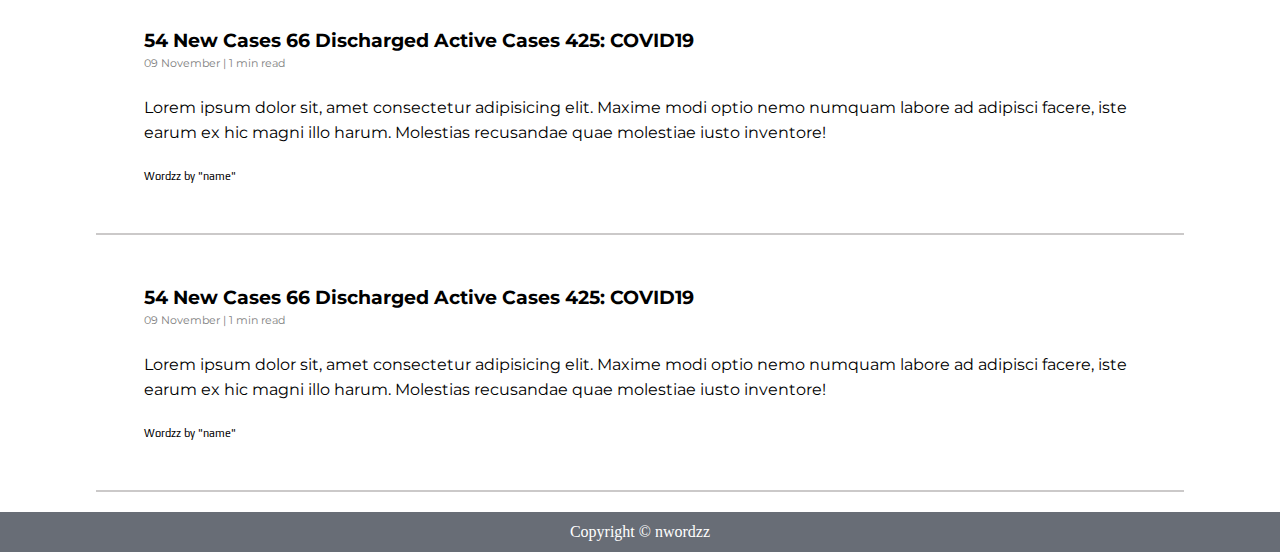
==== commit 379a63d1: "update" ====
--- a/index.html
+++ b/index.html
@@ -1,140 +1,178 @@
 <!DOCTYPE html>
 <html lang="en">
-
-<head>
-    <meta charset="UTF-8">
-    <meta name="viewport" content="width=device-width, initial-scale=1.0">
+  <head>
+    <meta charset="UTF-8" />
+    <meta name="viewport" content="width=device-width, initial-scale=1.0" />
     <title>nwordzz</title>
-    <link rel="stylesheet" href="css/style.css">
-    <link rel="stylesheet" href="css/mobile.css">
-    <link rel="stylesheet" href="css/utils.css">
+    <link rel="stylesheet" href="css/style.css" />
+    <link rel="stylesheet" href="css/mobile.css" />
+    <link rel="stylesheet" href="css/utils.css" />
 
     <!-- font awesome -->
-    <link rel="stylesheet" href="https://use.fontawesome.com/releases/v5.15.1/css/all.css"
-        integrity="sha384-vp86vTRFVJgpjF9jiIGPEEqYqlDwgyBgEF109VFjmqGmIY/Y4HV4d3Gp2irVfcrp" crossorigin="anonymous">
-</head>
+    <link
+      rel="stylesheet"
+      href="https://use.fontawesome.com/releases/v5.15.1/css/all.css"
+      integrity="sha384-vp86vTRFVJgpjF9jiIGPEEqYqlDwgyBgEF109VFjmqGmIY/Y4HV4d3Gp2irVfcrp"
+      crossorigin="anonymous"
+    />
+  </head>
 
-<body>
+  <body>
+    <section class="main-banner">
+      <nav class="navigation max-width-3 m-auto">
+        <div class="nav-left">
+          <span><a href="index.html">nwordzz</a></span>
+        </div>
+        <div class="nav-right">
+          <ul>
+            <li><a href="explore.html">Explore</a></li>
+          </ul>
+        </div>
+      </nav>
 
-    <section class="main-banner">
-
-        <nav class="navbar m-auto">
-
-           
-            <div class="brand-title">nwordzz</div>
-            <a href="#" class="toggle-button">
-              <span class="bar"></span>
-              <span class="bar"></span>
-              <span class="bar"></span>
-            </a>
-            
-            <div class="navbar-links ">
-                <ul>
-                  <li><a href="explore.html">Explore</a></li>
-               </ul>
-           
-            </div>
-            <div class="btn-explore"><i class="fas fa-search"></i></div>
-            
-           
-          </nav>
-
-        <div class="banner-text">
-
-           <h3>Start Reading... </h3>
-           <div class="mobile-downarrow">
-           <i class="fas  fa-chevron-down"></i>
-        </div>
-        </div>
-
+      <div class="banner-text">
+        <h2>big stories from small town</h2>
+        <h3>Start Reading...</h3>
+        <!-- <div class="mobile-downarrow">
+                <i class="fas  fa-chevron-down"></i>
+            </div> -->
+      </div>
     </section>
 
+    <div class="home-news max-width-4 m-auto font3 my-2">
+      <div class="home-newsnavbar">
+        <h2>Latest</h2>
+        <i class="fas search fa-search"></i>
+      </div>
 
+      <div class="news">
+        <div class="news-img">
+          <img src="image/22nov.jpg" alt="" />
+        </div>
+        <div class="news-content font3">
+          <a
+            href="https://www.thehindu.com/news/national/karnataka/elephant-man-ajay-desai-passes-away-in-belagavi/article33145913.ece"
+          >
+            <h3>Elephant Man’ Ajay Desai passes away in Belagavi</h3>
+          </a>
 
-    <div class="home-news max-width-1 m-auto font1 my-2">
-        <h2>Latest</h2>
-        <div class="news">
-            <div class="news-img">
-                <img src="image/news1.jpg" alt="">
-            </div>
-            <div class="news-content font3 ">
-                <a href="https://twitter.com/allaboutbelgaum/status/1326873622028324865">
-                    <h3>54 New Cases 66 Discharged Active Cases 425: COVID19</h3>
-                </a>
+          <span>22 November | 1 min read</span>
+          <p>
+            Field biologist and wildlife conservation expert Ajay Adrushyappa
+            Desai passed away in Belagavi on Thursday night. He was 62. Family
+            sources said he suffered a heart attack in his sleep. Mr. Desai is
+            survived by wife and two children.
+            <a
+              href="https://www.thehindu.com/news/national/karnataka/elephant-man-ajay-desai-passes-away-in-belagavi/article33145913.ece"
+              style="color: blue"
+              >Read more....</a
+            >
+          </p>
+          <div class="writer-name">Wordzz by "Dixit Ruthivk"</div>
+        </div>
+      </div>
 
-                <span>09 November | 1 min read</span>
-                <p>Lorem ipsum dolor sit, amet consectetur adipisicing elit. Maxime modi optio nemo numquam labore ad
-                    adipisci facere, iste earum ex hic magni illo harum. Molestias recusandae quae molestiae iusto
-                    inventore!</p>
-                <div class="writer-name">Wordzz by "name"</div>
-            </div>
+      <hr class="style-six" />
+
+      <div class="news">
+        <div class="news-img">
+          <img src="image/news1.jpg" alt="" />
         </div>
+        <div class="news-content font3">
+          <a
+            href="https://twitter.com/allaboutbelgaum/status/1326873622028324865"
+          >
+            <h3>54 New Cases 66 Discharged Active Cases 425: COVID19</h3>
+          </a>
 
-        <hr class="style-six">
+          <span>09 November | 1 min read</span>
+          <p>
+            Lorem ipsum dolor sit, amet consectetur adipisicing elit. Maxime
+            modi optio nemo numquam labore ad adipisci facere, iste earum ex hic
+            magni illo harum. Molestias recusandae quae molestiae iusto
+            inventore!
+          </p>
+          <div class="writer-name">Wordzz by "name"</div>
+        </div>
+      </div>
 
+      <hr class="style-six" />
 
-        <div class="news">
-            <div class="news-img">
-                <img src="image/news2.jpg" alt="">
-            </div>
-            <div class="news-content font3 ">
-                <a href="https://twitter.com/allaboutbelgaum/status/1326873622028324865">
-                    <h3>54 New Cases 66 Discharged Active Cases 425: COVID19</h3>
-                </a>
+      <div class="news">
+        <div class="news-img">
+          <img src="image/news2.jpg" alt="" />
+        </div>
+        <div class="news-content font3">
+          <a
+            href="https://twitter.com/allaboutbelgaum/status/1326873622028324865"
+          >
+            <h3>54 New Cases 66 Discharged Active Cases 425: COVID19</h3>
+          </a>
 
-                <span>09 November | 1 min read</span>
-                <p>Lorem ipsum dolor sit, amet consectetur adipisicing elit. Maxime modi optio nemo numquam labore ad
-                    adipisci facere, iste earum ex hic magni illo harum. Molestias recusandae quae molestiae iusto
-                    inventore!</p>
-                <div class="writer-name">Wordzz by "name"</div>
-            </div>
+          <span>09 November | 1 min read</span>
+          <p>
+            Lorem ipsum dolor sit, amet consectetur adipisicing elit. Maxime
+            modi optio nemo numquam labore ad adipisci facere, iste earum ex hic
+            magni illo harum. Molestias recusandae quae molestiae iusto
+            inventore!
+          </p>
+          <div class="writer-name">Wordzz by "name"</div>
         </div>
-        <hr class="style-six">
-        <div class="news">
-            <div class="news-img">
-                <img src="image/news3.jpg" alt="">
-            </div>
-            <div class="news-content font3 ">
-                <a href="https://twitter.com/allaboutbelgaum/status/1326873622028324865">
-                    <h3>54 New Cases 66 Discharged Active Cases 425: COVID19</h3>
-                </a>
+      </div>
+      <hr class="style-six" />
+      <div class="news">
+        <div class="news-img">
+          <img src="image/news3.jpg" alt="" />
+        </div>
+        <div class="news-content font3">
+          <a
+            href="https://twitter.com/allaboutbelgaum/status/1326873622028324865"
+          >
+            <h3>54 New Cases 66 Discharged Active Cases 425: COVID19</h3>
+          </a>
 
-                <span>09 November | 1 min read</span>
-                <p>Lorem ipsum dolor sit, amet consectetur adipisicing elit. Maxime modi optio nemo numquam labore ad
-                    adipisci facere, iste earum ex hic magni illo harum. Molestias recusandae quae molestiae iusto
-                    inventore!</p>
-                <div class="writer-name">Wordzz by "name"</div>
-            </div>
+          <span>09 November | 1 min read</span>
+          <p>
+            Lorem ipsum dolor sit, amet consectetur adipisicing elit. Maxime
+            modi optio nemo numquam labore ad adipisci facere, iste earum ex hic
+            magni illo harum. Molestias recusandae quae molestiae iusto
+            inventore!
+          </p>
+          <div class="writer-name">Wordzz by "name"</div>
         </div>
+      </div>
 
-        <hr class="style-six">
+      <hr class="style-six" />
 
-        <div class="news">
-            <div class="news-img">
-                <img src="image/news4.jpg" alt="">
-            </div>
-            <div class="news-content font3 ">
-                <a href="https://twitter.com/allaboutbelgaum/status/1326873622028324865">
-                    <h3>54 New Cases 66 Discharged Active Cases 425: COVID19</h3>
-                </a>
+      <div class="news">
+        <div class="news-img">
+          <img src="image/news4.jpg" alt="" />
+        </div>
+        <div class="news-content font3">
+          <a
+            href="https://twitter.com/allaboutbelgaum/status/1326873622028324865"
+          >
+            <h3>54 New Cases 66 Discharged Active Cases 425: COVID19</h3>
+          </a>
 
-                <span>09 November | 1 min read</span>
-                <p>Lorem ipsum dolor sit, amet consectetur adipisicing elit. Maxime modi optio nemo numquam labore ad
-                    adipisci facere, iste earum ex hic magni illo harum. Molestias recusandae quae molestiae iusto
-                    inventore!</p>
-                <div class="writer-name">Wordzz by "name"</div>
-            </div>
+          <span>09 November | 1 min read</span>
+          <p>
+            Lorem ipsum dolor sit, amet consectetur adipisicing elit. Maxime
+            modi optio nemo numquam labore ad adipisci facere, iste earum ex hic
+            magni illo harum. Molestias recusandae quae molestiae iusto
+            inventore!
+          </p>
+          <div class="writer-name">Wordzz by "name"</div>
         </div>
+      </div>
 
-        <hr class="style-six">
-
+      <hr class="style-six" />
     </div>
 
-    <div class="footer  m-auto">
-        <p>Copyright &copy nwordzz</p>
+    <div class="footer m-auto">
+      <p>Copyright &copy nwordzz</p>
     </div>
 
     <script src="js/script.js"></script>
-</body>
-
-</html>+  </body>
+</html>
--- a/css/style.css
+++ b/css/style.css
@@ -1,195 +1,147 @@
 * {
-    margin: 0;
-    padding: 0;
+  margin: 0;
+  padding: 0;
+}
 
+.main-banner {
+  background-image: url("../image/bgcontent.jpg");
+  background-position: center;
+  background-size: cover;
+  height: 80vh;
 }
 
 /* nav section */
-.main-banner {
-    background-image: url('../image/bgcontent.jpg');
-    background-position: center;
-    background-size: cover;
-    height:80vh;
-
+.navigation {
+  display: flex;
+  justify-content: space-between;
+  font-family: var(--font1);
+  align-items: center;
+  padding-top: 20px;
 }
 
-.navbar {
-    display: flex;
-    position: relative;
-    justify-content: space-between;
-    align-items: center;
-    background-color: rgba(15, 14, 14, 0.26);
-    color: #fff;
-    font-style: normal;
-    font-weight: normal;
-    font-family: var(--font3);
-    
+.nav-left {
+  font-size: 32px;
+  display: flex;
 }
 
-.brand-title {
-    font-size: 1.5rem;
-    margin: .5rem;
+.nav-left span a {
+  text-decoration: none;
+  color: #fff;
 }
 
-.navbar-links {
-    height: 100%;
+.nav-right {
+  display: flex;
+  align-items: center;
 }
 
-.navbar-links ul {
-    display: flex;
-    margin: 0;
-    padding: 0;
+.nav-right ul {
+  display: flex;
+  font-size: 16px;
+  align-items: center;
+  margin: 0 43px;
 }
 
-.navbar-links li {
-    list-style: none;
+.nav-right ul li {
+  list-style: none;
+  margin: 0 14px;
+  font-family: var(--font3);
 }
 
-.navbar-links li a {
-    display: block;
-    text-decoration: none;
-    color: white;
-    padding: 1rem;
+.nav-right ul li a {
+  text-decoration: none;
+  color: #fff;
 }
 
-.navbar-links li:hover {
-   text-decoration: underline;
+.banner-text h2 {
+  color: #fff;
+  font-family: var(--font3);
+  font-weight: normal;
+  font-size: 30px;
+  position: absolute;
+  top: 58%;
+  left: 5%;
 }
 
-.btn-explore{
-    position: absolute;
-    right: 8%;
-    top: 30%;
+.banner-text h3 {
+  color: #fff;
+  font-family: var(--font3);
+  font-weight: normal;
+  font-size: 30px;
+  position: absolute;
+  top: 68%;
+  left: 5%;
 }
 
-.toggle-button {
-    position: absolute;
-    top: .75rem;
-    left: 1rem;
-    display: none;
-    flex-direction: column;
-    justify-content: space-between;
-    width: 30px;
-    height: 21px;
-}
-
-.toggle-button .bar {
-    height: 3px;
-    width: 100%;
-    background-color: white;
-    border-radius: 10px;
-}
-
-
-
-
-
-
-
-
-
-
-
-.banner-text h3{
-    color: #fff;
-    font-family: var(--font3);
-    font-weight: normal;
-    font-size: 36px ;
-    position: absolute;
-    top: 450px;
-    left: 60px;
- 
-   
-}
-
-
-.mobile-downarrow{
+/* .mobile-downarrow{
     color:#fff;
     position: absolute;
     top: 74%;
     left: 50%;
 
-}
-
-
-
-
-
-
-
-
-
-
-
-
-
-
-
-
-
-
-
+} */
 
 /* latest news section */
 .home-news {
-  
-    padding-top: 20px;
+  padding-top: 10px;
 }
 
+.home-newsnavbar {
+  font-size: 24px;
+  display: flex;
+  align-items: center;
+  justify-content: space-between;
+}
+.home-newsnavbar .search {
+  color: grey;
+}
 .news {
-    display: flex;
-    margin: 30px 0;
-    background: #fff;
-    padding: 21px 12px;
-    
-  
+  display: flex;
+  margin: 30px 0;
+  background: #fff;
+  padding: 21px 12px;
 }
 
 .news img {
-    width: 300px;
-    border-radius: 2px;
+  width: 300px;
+  border-radius: 2px;
 }
 
 .news-content {
-  
-    padding: 0px 36px;
+  padding: 0px 36px;
 }
 
 .news-content a {
-    text-decoration: none;
-    color: black;
+  text-decoration: none;
+  color: black;
 }
 
-.news-content .writer-name{
-    font-family: var(--font2);
-    font-size: 11px;
+.news-content .writer-name {
+  font-family: var(--font2);
+  font-size: 11px;
 }
 
 .news-content span {
-    color: grey;
-    font-size: 11px;
+  color: grey;
+  font-size: 11px;
 }
 
-.news-content p{
-    padding: 24px 0;
-    line-height: 1.6;
-
+.news-content p {
+  padding: 24px 0;
+  line-height: 1.6;
 }
 
 .footer {
-    height: 40px;
-    background-color: var(--main-bg-color);
-    display: flex;
-    justify-content: center;
-    align-items: center;
-    color: white;
+  height: 40px;
+  background-color: var(--main-bg-color);
+  display: flex;
+  justify-content: center;
+  align-items: center;
+  color: white;
 }
 
-
-
 .style-six {
-    border: 0;
-    height: 0;
-    border-top: 1px solid rgba(0, 0, 0, 0.1);
-    border-bottom: 1px solid rgba(82, 77, 77, 0.3);
-}+  border: 0;
+  height: 0;
+  border-top: 1px solid rgba(82, 77, 77, 0.3);
+  border-bottom: 1px solid rgba(82, 77, 77, 0.3);
+}
--- a/css/utils.css
+++ b/css/utils.css
@@ -1,74 +1,77 @@
-@import url('https://fonts.googleapis.com/css2?family=Baloo+2:wght@600&family=Play&display=swap');
-@import url('https://fonts.googleapis.com/css2?family=Montserrat&display=swap');
+@import url("https://fonts.googleapis.com/css2?family=Baloo+2:wght@600&family=Play&display=swap");
+@import url("https://fonts.googleapis.com/css2?family=Montserrat&display=swap");
+@import url("https://fonts.googleapis.com/css2?family=Open+Sans:wght@700&display=swap");
 
-
-
-
-
- :root {
-    --main-bg-color: #686d76;
-    --font1: 'Baloo 2', cursive;
-    --font2: 'Play', sans-serif;
-    --font3: 'Montserrat', sans-serif;
-  }
- 
-  .font1{
-      font-family: 'Baloo 2', cursive;
-
-  }
-  .font2{
-      font-family: 'Play', sans-serif;
-
-  }
-  .font3{
-    font-family: 'Montserrat', sans-serif;
-
+:root {
+  --main-bg-color: #686d76;
+  --font1: "Baloo 2", cursive;
+  --font2: "Play", sans-serif;
+  --font3: "Montserrat", sans-serif;
+  --font4: "Open Sans", sans-serif;
 }
 
-
-
- .max-width-1{
-     max-width: 80vw;
- }
-
- .max-width-2{
-     max-width: 70vw;
- }
- 
- .max-width-3{
-     max-width: 90vw;
- }
-
-
- .m-auto{
-     margin: auto;
- }
-
- .my-2{
-     margin-top: 32px;
-     margin-bottom: 20px;
- }
- .btn{
-    padding :0px 5px;
-    font-size: 15px;
-    border:2px solid black;
-    border-radius: 7px;
-    font-family: var(--font2);
-    cursor :pointer;
-    outline-style: none;
-    transition:  all 0.3s ease-in-out;
+.font1 {
+  font-family: "Baloo 2", cursive;
+}
+.font2 {
+  font-family: "Play", sans-serif;
+}
+.font3 {
+  font-family: "Montserrat", sans-serif;
+}
+.font-4 {
+  font-family: "Open Sans", sans-serif;
 }
 
-.btn:hover{
-    color: white;
-    background-color: var(--main-bg-color);
+.max-width-1 {
+  max-width: 80vw;
 }
 
-.form-input{
-    padding :3px 5px;
-    font-size: 15px;
-    border:2px solid black;
-    border-radius: 4px;
-    margin:0px 10px;
-    font-family: var(--font2);
-}+.max-width-2 {
+  max-width: 70vw;
+}
+
+.max-width-3 {
+  max-width: 90vw;
+}
+
+.max-width-4 {
+  max-width: 85vw;
+}
+
+.max-width-5 {
+  max-width: 60vw;
+}
+
+.m-auto {
+  margin: auto;
+}
+
+.my-2 {
+  margin-top: 32px;
+  margin-bottom: 20px;
+}
+.btn {
+  padding: 0px 5px;
+  font-size: 15px;
+  border: 2px solid black;
+  border-radius: 7px;
+  font-family: var(--font2);
+  cursor: pointer;
+  outline-style: none;
+  transition: all 0.3s ease-in-out;
+}
+
+.btn:hover {
+  color: white;
+  background-color: var(--main-bg-color);
+}
+
+.form-input {
+  padding: 3px 5px;
+  font-size: 15px;
+  border: 2px solid black;
+  border-radius: 4px;
+  margin: 0px 10px;
+  font-family: var(--font2);
+}
